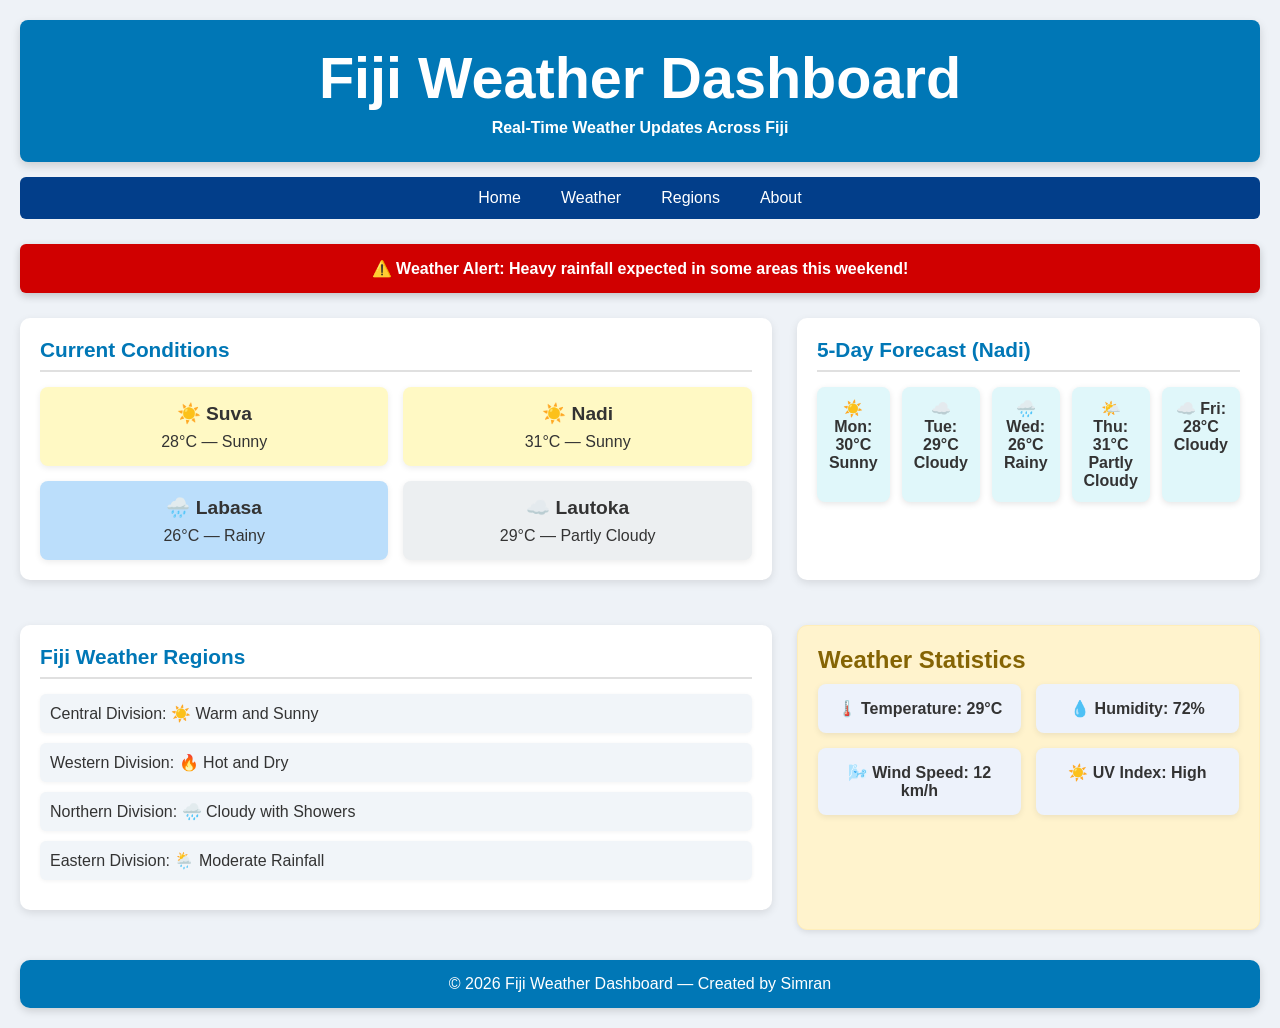
==== index copy.html @ 7860f9cb "r" ====
<!DOCTYPE html>
<html>
<head>
    <title>Fiji Weather Dashboard</title>
    <link rel="stylesheet" href="style.css">
</head>
<body>

    <header>
        <h1>Fiji Weather Dashboard</h1>
        <p>Real-Time Weather Updates Across Fiji</p>
    </header>

    <nav>
        <a href="#">Home</a>
        <a href="#">Weather</a>
        <a href="#">Regions</a>
        <a href="#">About</a>
    </nav>

    <div class="alert">
        ⚠️ Weather Alert: Heavy rainfall expected in some areas this weekend!
    </div>

    <main>
        <!-- Current Conditions -->
        <section>
            <h2>Current Conditions</h2>
            <div class="conditions">
                <article class="sunny">
                    <h3>☀️ Suva</h3>
                    <p>28°C — Sunny</p>
                </article>
                <article class="sunny">
                    <h3>☀️ Nadi</h3>
                    <p>31°C — Sunny</p>
                </article>
                <article class="rainy">
                    <h3>🌧️ Labasa</h3>
                    <p>26°C — Rainy</p>
                </article>
                <article class="cloudy">
                    <h3>☁️ Lautoka</h3>
                    <p>29°C — Partly Cloudy</p>
                </article>
            </div>
        </section>

        <!-- 5-Day Forecast -->
        <section>
            <h2>5-Day Forecast (Nadi)</h2>
            <div class="forecast">
                <div>☀️ Mon: 30°C Sunny</div>
                <div>☁️ Tue: 29°C Cloudy</div>
                <div>🌧️ Wed: 26°C Rainy</div>
                <div>🌤️ Thu: 31°C Partly Cloudy</div>
                <div>☁️ Fri: 28°C Cloudy</div>
            </div>
        </section>

        <!-- Regions -->
        <section>
            <h2>Fiji Weather Regions</h2>
            <ul>
                <li>Central Division: ☀️ Warm and Sunny</li>
                <li>Western Division: 🔥 Hot and Dry</li>
                <li>Northern Division: 🌧️ Cloudy with Showers</li>
                <li>Eastern Division: 🌦️ Moderate Rainfall</li>
            </ul>
        </section>

        <!-- Stats -->
        <aside>
            <h2>Weather Statistics</h2>
            <div class="stats">
                <div>🌡️ Temperature: 29°C</div>
                <div>💧 Humidity: 72%</div>
                <div>🌬️ Wind Speed: 12 km/h</div>
                <div>☀️ UV Index: High</div>
            </div>
        </aside>
    </main>

    <footer>
        <p>© 2026 Fiji Weather Dashboard — Created by Simran</p>
    </footer>

</body>
</html>
---- style.css ----
/* Reset */
* { margin: 0; padding: 0; box-sizing: border-box; }

body {
  font-family: "Segoe UI", Arial, sans-serif;
  background: #eef2f7;
  color: #333;
  padding: 20px;
}

/* Header */
header {
  background: #0077b6;
  color: #fff;
  padding: 25px;
  text-align: center;
  border-radius: 8px;
  font-size: 1.8rem;
  font-weight: 600;
  box-shadow: 0 4px 10px rgba(0,0,0,0.15);
}
header p { font-size: 1rem; margin-top: 8px; }

/* Navigation */
nav {
  display: flex;
  justify-content: center;
  background: #023e8a;
  padding: 12px;
  margin-top: 15px;
  border-radius: 6px;
}
nav a {
  color: #fff;
  text-decoration: none;
  margin: 0 20px;
  font-weight: 500;
  transition: color 0.3s ease;
}
nav a:hover { color: #ffd60a; }

/* Alert Banner */
.alert {
  background: #d00000;
  color: #fff;
  padding: 15px;
  margin: 25px 0;
  text-align: center;
  font-weight: bold;
  border-radius: 6px;
  box-shadow: 0 3px 8px rgba(0,0,0,0.2);
}

/* Main Layout */
main {
  display: grid;
  grid-template-columns: 2fr 1fr;
  gap: 25px;
  margin-top: 20px;
}

/* Section Styling */
section {
  background: #fff;
  padding: 20px;
  border-radius: 10px;
  box-shadow: 0 3px 8px rgba(0,0,0,0.1);
  margin-bottom: 20px;
}
section h2 {
  margin-bottom: 15px;
  color: #0077b6;
  font-size: 1.3rem;
  border-bottom: 2px solid #e0e0e0;
  padding-bottom: 8px;
}

/* Current Conditions Grid */
.conditions {
  display: grid;
  grid-template-columns: repeat(2, 1fr);
  gap: 15px;
}

/* Weather Cards */
article {
  border-radius: 8px;
  padding: 15px;
  text-align: center;
  font-weight: 500;
  box-shadow: 0 2px 6px rgba(0,0,0,0.08);
}
article h3 { font-size: 1.2rem; margin-bottom: 8px; }

/* Condition Colors */
.sunny { background: #fff9c4; }
.rainy { background: #bbdefb; }
.cloudy { background: #eceff1; }

/* Forecast Grid */
.forecast {
  display: grid;
  grid-template-columns: repeat(5, 1fr);
  gap: 12px;
}
.forecast div {
  background: #e0f7fa;
  padding: 12px;
  border-radius: 8px;
  text-align: center;
  font-weight: bold;
  box-shadow: 0 2px 6px rgba(0,0,0,0.1);
}

/* Regions */
ul { list-style: none; padding-left: 0; }
ul li {
  background: #f1f5f9;
  margin-bottom: 10px;
  padding: 10px;
  border-radius: 6px;
  box-shadow: 0 1px 4px rgba(0,0,0,0.05);
}

/* Stats Grid */
.stats {
  display: grid;
  grid-template-columns: repeat(2, 1fr);
  gap: 15px;
}
.stats div {
  background: #edf2fb;
  padding: 15px;
  border-radius: 8px;
  text-align: center;
  font-weight: 600;
  box-shadow: 0 2px 6px rgba(0,0,0,0.08);
}

/* Aside */
aside {
  background: #fff3cd;
  padding: 20px;
  border-radius: 10px;
  border: 1px solid #ffeeba;
  box-shadow: 0 2px 6px rgba(0,0,0,0.1);
}
aside h2 { margin-bottom: 10px; color: #856404; }

/* Footer */
footer {
  margin-top: 30px;
  text-align: center;
  padding: 15px;
  background: #0077b6;
  color: #fff;
  border-radius: 10px;
  font-weight: 500;
  box-shadow: 0 3px 8px rgba(0,0,0,0.15);
}

/* Responsive Design */
@media (max-width: 768px) {
  main { grid-template-columns: 1fr; }
  nav { flex-direction: column; }
  nav a { margin: 8px 0; }
  .forecast { grid-template-columns: repeat(2, 1fr); }
  .conditions { grid-template-columns: 1fr; }
}
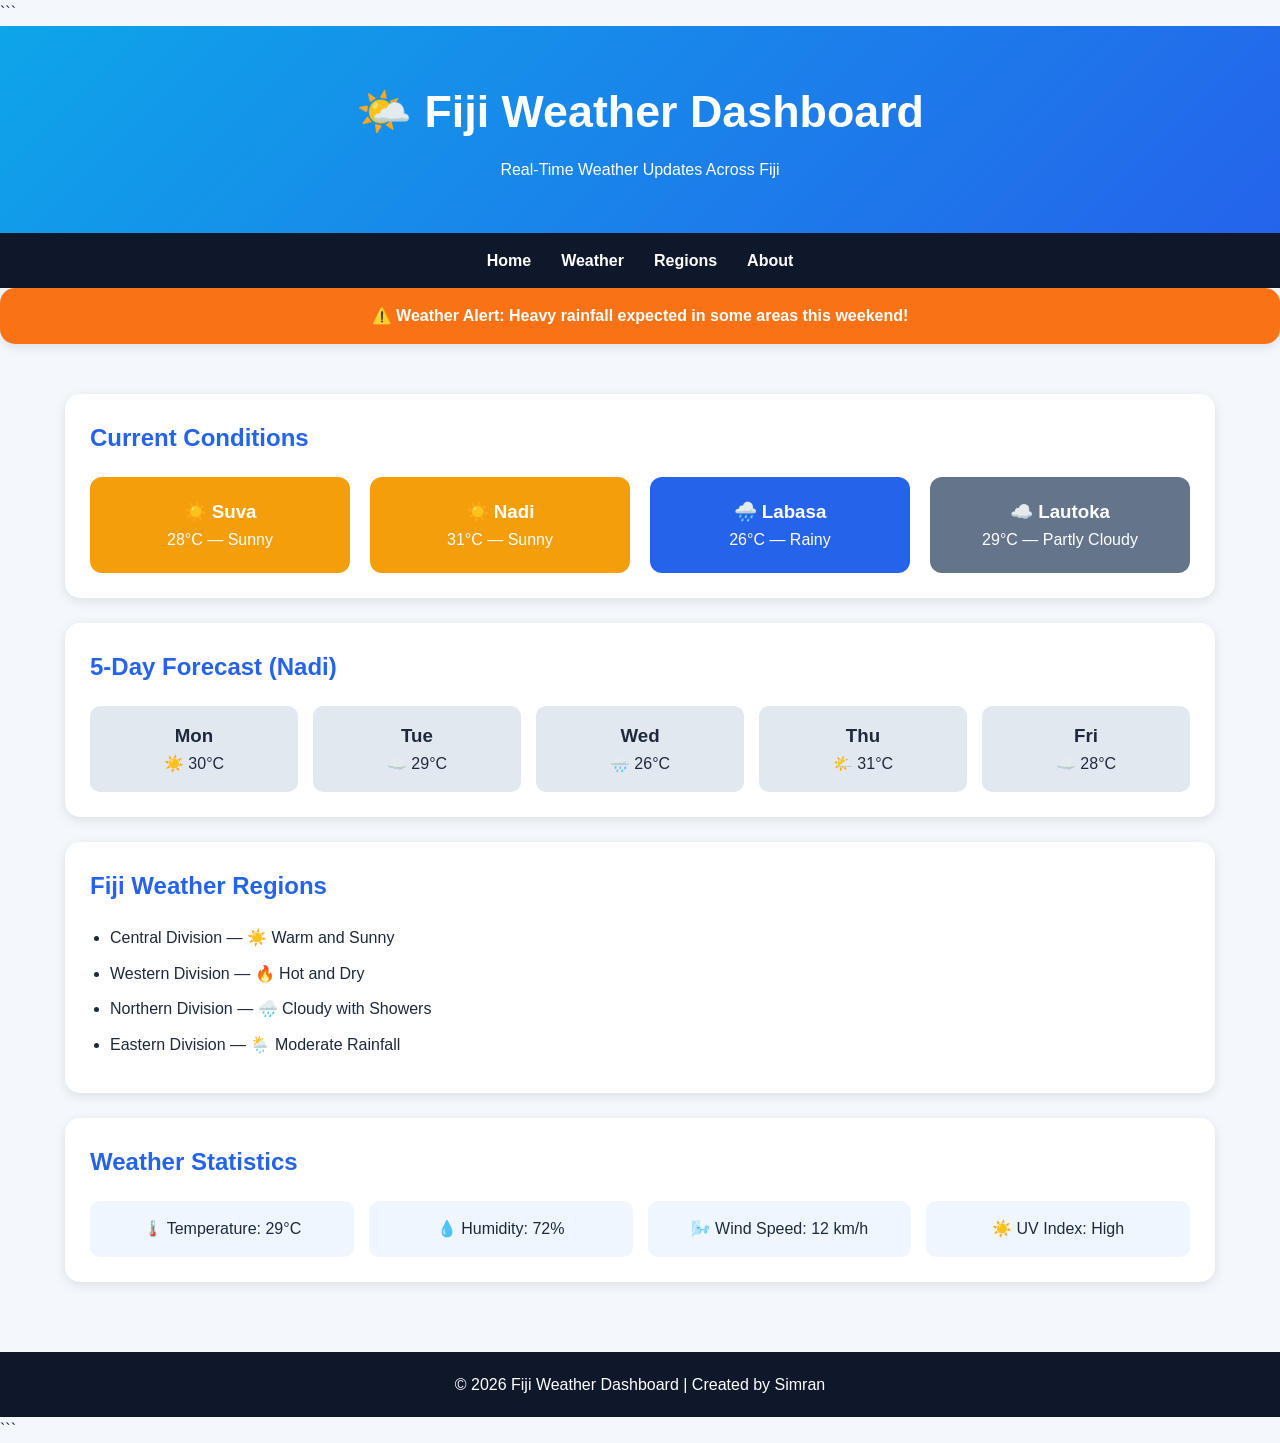
==== commit 859f67a2: "j" ====
--- a/index copy.html
+++ b/index copy.html
@@ -1,89 +1,122 @@
 <!DOCTYPE html>
-<html>
+
+<html lang="en">
 <head>
+    <meta charset="UTF-8">
+    <meta name="viewport" content="width=device-width, initial-scale=1.0">
     <title>Fiji Weather Dashboard</title>
     <link rel="stylesheet" href="style.css">
 </head>
 <body>
 
-    <header>
-        <h1>Fiji Weather Dashboard</h1>
-        <p>Real-Time Weather Updates Across Fiji</p>
-    </header>
+```
+<header>
+    <h1>🌤️ Fiji Weather Dashboard</h1>
+    <p>Real-Time Weather Updates Across Fiji</p>
+</header>
 
-    <nav>
-        <a href="#">Home</a>
-        <a href="#">Weather</a>
-        <a href="#">Regions</a>
-        <a href="#">About</a>
-    </nav>
+<nav>
+    <a href="#">Home</a>
+    <a href="#">Weather</a>
+    <a href="#">Regions</a>
+    <a href="#">About</a>
+</nav>
 
-    <div class="alert">
-        ⚠️ Weather Alert: Heavy rainfall expected in some areas this weekend!
-    </div>
+<section class="alert">
+    ⚠️ Weather Alert: Heavy rainfall expected in some areas this weekend!
+</section>
 
-    <main>
-        <!-- Current Conditions -->
-        <section>
-            <h2>Current Conditions</h2>
-            <div class="conditions">
-                <article class="sunny">
-                    <h3>☀️ Suva</h3>
-                    <p>28°C — Sunny</p>
-                </article>
-                <article class="sunny">
-                    <h3>☀️ Nadi</h3>
-                    <p>31°C — Sunny</p>
-                </article>
-                <article class="rainy">
-                    <h3>🌧️ Labasa</h3>
-                    <p>26°C — Rainy</p>
-                </article>
-                <article class="cloudy">
-                    <h3>☁️ Lautoka</h3>
-                    <p>29°C — Partly Cloudy</p>
-                </article>
-            </div>
-        </section>
+<main>
 
-        <!-- 5-Day Forecast -->
-        <section>
-            <h2>5-Day Forecast (Nadi)</h2>
-            <div class="forecast">
-                <div>☀️ Mon: 30°C Sunny</div>
-                <div>☁️ Tue: 29°C Cloudy</div>
-                <div>🌧️ Wed: 26°C Rainy</div>
-                <div>🌤️ Thu: 31°C Partly Cloudy</div>
-                <div>☁️ Fri: 28°C Cloudy</div>
-            </div>
-        </section>
+    <section>
+        <h2>Current Conditions</h2>
 
-        <!-- Regions -->
-        <section>
-            <h2>Fiji Weather Regions</h2>
-            <ul>
-                <li>Central Division: ☀️ Warm and Sunny</li>
-                <li>Western Division: 🔥 Hot and Dry</li>
-                <li>Northern Division: 🌧️ Cloudy with Showers</li>
-                <li>Eastern Division: 🌦️ Moderate Rainfall</li>
-            </ul>
-        </section>
+        <div class="conditions">
 
-        <!-- Stats -->
-        <aside>
-            <h2>Weather Statistics</h2>
-            <div class="stats">
-                <div>🌡️ Temperature: 29°C</div>
-                <div>💧 Humidity: 72%</div>
-                <div>🌬️ Wind Speed: 12 km/h</div>
-                <div>☀️ UV Index: High</div>
-            </div>
-        </aside>
-    </main>
+            <article class="weather-card sunny">
+                <h3>☀️ Suva</h3>
+                <p>28°C — Sunny</p>
+            </article>
 
-    <footer>
-        <p>© 2026 Fiji Weather Dashboard — Created by Simran</p>
-    </footer>
+            <article class="weather-card sunny">
+                <h3>☀️ Nadi</h3>
+                <p>31°C — Sunny</p>
+            </article>
+
+            <article class="weather-card rainy">
+                <h3>🌧️ Labasa</h3>
+                <p>26°C — Rainy</p>
+            </article>
+
+            <article class="weather-card cloudy">
+                <h3>☁️ Lautoka</h3>
+                <p>29°C — Partly Cloudy</p>
+            </article>
+
+        </div>
+    </section>
+
+    <section>
+        <h2>5-Day Forecast (Nadi)</h2>
+
+        <div class="forecast">
+
+            <article class="forecast-card">
+                <h3>Mon</h3>
+                <p>☀️ 30°C</p>
+            </article>
+
+            <article class="forecast-card">
+                <h3>Tue</h3>
+                <p>☁️ 29°C</p>
+            </article>
+
+            <article class="forecast-card">
+                <h3>Wed</h3>
+                <p>🌧️ 26°C</p>
+            </article>
+
+            <article class="forecast-card">
+                <h3>Thu</h3>
+                <p>🌤️ 31°C</p>
+            </article>
+
+            <article class="forecast-card">
+                <h3>Fri</h3>
+                <p>☁️ 28°C</p>
+            </article>
+
+        </div>
+    </section>
+
+    <section>
+        <h2>Fiji Weather Regions</h2>
+
+        <ul>
+            <li>Central Division — ☀️ Warm and Sunny</li>
+            <li>Western Division — 🔥 Hot and Dry</li>
+            <li>Northern Division — 🌧️ Cloudy with Showers</li>
+            <li>Eastern Division — 🌦️ Moderate Rainfall</li>
+        </ul>
+    </section>
+
+    <aside>
+        <h2>Weather Statistics</h2>
+
+        <div class="stats">
+            <div>🌡️ Temperature: 29°C</div>
+            <div>💧 Humidity: 72%</div>
+            <div>🌬️ Wind Speed: 12 km/h</div>
+            <div>☀️ UV Index: High</div>
+        </div>
+    </aside>
+
+</main>
+
+<footer>
+    <p>© 2026 Fiji Weather Dashboard | Created by Simran</p>
+</footer>
+```
 
 </body>
 </html>
--- a/style.css
+++ b/style.css
@@ -1,169 +1,205 @@
-/* Reset */
-* { margin: 0; padding: 0; box-sizing: border-box; }
+* {
+  margin: 0;
+  padding: 0;
+  box-sizing: border-box;
+  }
 
 body {
-  font-family: "Segoe UI", Arial, sans-serif;
-  background: #eef2f7;
-  color: #333;
-  padding: 20px;
+font-family: Arial, sans-serif;
+background: #f4f8fc;
+color: #1e293b;
+line-height: 1.6;
 }
 
 /* Header */
+
 header {
-  background: #0077b6;
-  color: #fff;
-  padding: 25px;
-  text-align: center;
-  border-radius: 8px;
-  font-size: 1.8rem;
-  font-weight: 600;
-  box-shadow: 0 4px 10px rgba(0,0,0,0.15);
-}
-header p { font-size: 1rem; margin-top: 8px; }
+background: linear-gradient(135deg, #0ea5e9, #2563eb);
+color: white;
+text-align: center;
+padding: 50px 20px;
+}
+
+header h1 {
+font-size: 2.8rem;
+margin-bottom: 10px;
+}
 
 /* Navigation */
+
 nav {
-  display: flex;
-  justify-content: center;
-  background: #023e8a;
-  padding: 12px;
-  margin-top: 15px;
-  border-radius: 6px;
-}
+display: flex;
+justify-content: center;
+gap: 30px;
+flex-wrap: wrap;
+background: #0f172a;
+padding: 15px;
+}
+
 nav a {
-  color: #fff;
-  text-decoration: none;
-  margin: 0 20px;
-  font-weight: 500;
-  transition: color 0.3s ease;
-}
-nav a:hover { color: #ffd60a; }
-
-/* Alert Banner */
+color: white;
+text-decoration: none;
+font-weight: bold;
+}
+
+nav a:hover {
+color: #38bdf8;
+}
+
+/* Alert */
+
 .alert {
-  background: #d00000;
-  color: #fff;
-  padding: 15px;
-  margin: 25px 0;
-  text-align: center;
-  font-weight: bold;
-  border-radius: 6px;
-  box-shadow: 0 3px 8px rgba(0,0,0,0.2);
-}
-
-/* Main Layout */
+background: #f97316;
+color: white;
+text-align: center;
+padding: 15px;
+font-weight: bold;
+}
+
+/* Main */
+
 main {
-  display: grid;
-  grid-template-columns: 2fr 1fr;
-  gap: 25px;
-  margin-top: 20px;
-}
-
-/* Section Styling */
-section {
-  background: #fff;
-  padding: 20px;
-  border-radius: 10px;
-  box-shadow: 0 3px 8px rgba(0,0,0,0.1);
-  margin-bottom: 20px;
-}
-section h2 {
-  margin-bottom: 15px;
-  color: #0077b6;
-  font-size: 1.3rem;
-  border-bottom: 2px solid #e0e0e0;
-  padding-bottom: 8px;
+max-width: 1200px;
+margin: auto;
+padding: 25px;
+}
+
+/* Sections */
+
+section,
+aside {
+background: white;
+padding: 25px;
+border-radius: 15px;
+margin-bottom: 25px;
+box-shadow: 0 3px 12px rgba(0,0,0,0.1);
+}
+
+h2 {
+margin-bottom: 20px;
+color: #2563eb;
 }
 
 /* Current Conditions Grid */
+
 .conditions {
-  display: grid;
-  grid-template-columns: repeat(2, 1fr);
-  gap: 15px;
-}
-
-/* Weather Cards */
-article {
-  border-radius: 8px;
-  padding: 15px;
-  text-align: center;
-  font-weight: 500;
-  box-shadow: 0 2px 6px rgba(0,0,0,0.08);
-}
-article h3 { font-size: 1.2rem; margin-bottom: 8px; }
-
-/* Condition Colors */
-.sunny { background: #fff9c4; }
-.rainy { background: #bbdefb; }
-.cloudy { background: #eceff1; }
+display: grid;
+grid-template-columns: repeat(4, 1fr);
+gap: 20px;
+}
+
+.weather-card {
+text-align: center;
+padding: 20px;
+border-radius: 12px;
+color: white;
+}
+
+.sunny {
+background: #f59e0b;
+}
+
+.rainy {
+background: #2563eb;
+}
+
+.cloudy {
+background: #64748b;
+}
 
 /* Forecast Grid */
+
 .forecast {
-  display: grid;
-  grid-template-columns: repeat(5, 1fr);
-  gap: 12px;
-}
-.forecast div {
-  background: #e0f7fa;
-  padding: 12px;
-  border-radius: 8px;
-  text-align: center;
-  font-weight: bold;
-  box-shadow: 0 2px 6px rgba(0,0,0,0.1);
-}
-
-/* Regions */
-ul { list-style: none; padding-left: 0; }
-ul li {
-  background: #f1f5f9;
-  margin-bottom: 10px;
-  padding: 10px;
-  border-radius: 6px;
-  box-shadow: 0 1px 4px rgba(0,0,0,0.05);
-}
-
-/* Stats Grid */
+display: grid;
+grid-template-columns: repeat(5, 1fr);
+gap: 15px;
+}
+
+.forecast-card {
+background: #e2e8f0;
+text-align: center;
+padding: 15px;
+border-radius: 10px;
+}
+
+/* Stats */
+
 .stats {
-  display: grid;
-  grid-template-columns: repeat(2, 1fr);
-  gap: 15px;
-}
+display: flex;
+justify-content: space-between;
+flex-wrap: wrap;
+gap: 15px;
+}
+
 .stats div {
-  background: #edf2fb;
-  padding: 15px;
-  border-radius: 8px;
-  text-align: center;
-  font-weight: 600;
-  box-shadow: 0 2px 6px rgba(0,0,0,0.08);
-}
-
-/* Aside */
-aside {
-  background: #fff3cd;
-  padding: 20px;
-  border-radius: 10px;
-  border: 1px solid #ffeeba;
-  box-shadow: 0 2px 6px rgba(0,0,0,0.1);
-}
-aside h2 { margin-bottom: 10px; color: #856404; }
+flex: 1;
+min-width: 200px;
+background: #eff6ff;
+padding: 15px;
+border-radius: 10px;
+text-align: center;
+}
+
+/* Regions List */
+
+ul {
+padding-left: 20px;
+}
+
+li {
+margin-bottom: 10px;
+}
 
 /* Footer */
+
 footer {
-  margin-top: 30px;
-  text-align: center;
-  padding: 15px;
-  background: #0077b6;
-  color: #fff;
-  border-radius: 10px;
-  font-weight: 500;
-  box-shadow: 0 3px 8px rgba(0,0,0,0.15);
-}
-
-/* Responsive Design */
-@media (max-width: 768px) {
-  main { grid-template-columns: 1fr; }
-  nav { flex-direction: column; }
-  nav a { margin: 8px 0; }
-  .forecast { grid-template-columns: repeat(2, 1fr); }
-  .conditions { grid-template-columns: 1fr; }
-}
+text-align: center;
+background: #0f172a;
+color: white;
+padding: 20px;
+margin-top: 20px;
+}
+
+/* Tablet */
+
+@media (max-width: 900px) {
+
+```
+.conditions {
+    grid-template-columns: repeat(2, 1fr);
+}
+
+.forecast {
+    grid-template-columns: repeat(3, 1fr);
+}
+```
+
+}
+
+/* Mobile */
+
+@media (max-width: 600px) {
+
+```
+header h1 {
+    font-size: 2rem;
+}
+
+.conditions {
+    grid-template-columns: 1fr;
+}
+
+.forecast {
+    grid-template-columns: repeat(2, 1fr);
+}
+
+nav {
+    gap: 15px;
+}
+
+.stats {
+    flex-direction: column;
+}
+```
+
+}
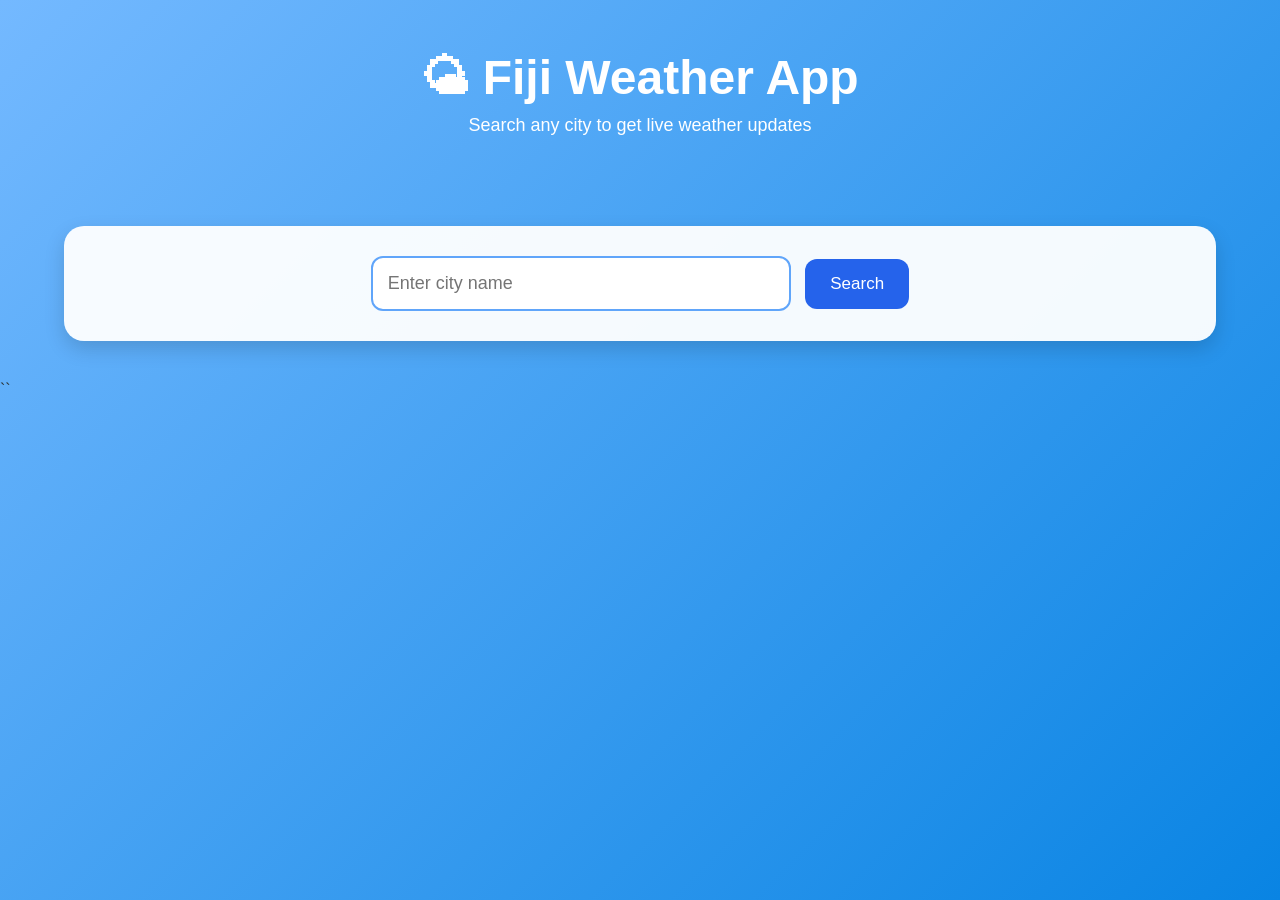
==== commit 5daafc1c: "l" ====
--- a/index copy.html
+++ b/index copy.html
@@ -1,122 +1,50 @@
 <!DOCTYPE html>
+<html lang="en">
 
-<html lang="en">
 <head>
-    <meta charset="UTF-8">
-    <meta name="viewport" content="width=device-width, initial-scale=1.0">
-    <title>Fiji Weather Dashboard</title>
-    <link rel="stylesheet" href="style.css">
+  <meta charset="UTF-8">
+  <meta name="viewport" content="width=device-width, initial-scale=1.0">
+  <title>Fiji Weather App</title>
+  <link rel="stylesheet" href="style.css">
 </head>
+
 <body>
 
-```
-<header>
-    <h1>🌤️ Fiji Weather Dashboard</h1>
-    <p>Real-Time Weather Updates Across Fiji</p>
-</header>
+  <header>
+    <h1>🌤 Fiji Weather App</h1>
+    <p>Search any city to get live weather updates</p>
+  </header>
 
-<nav>
-    <a href="#">Home</a>
-    <a href="#">Weather</a>
-    <a href="#">Regions</a>
-    <a href="#">About</a>
-</nav>
+  <main>
 
-<section class="alert">
-    ⚠️ Weather Alert: Heavy rainfall expected in some areas this weekend!
-</section>
-
-<main>
-
-    <section>
-        <h2>Current Conditions</h2>
-
-        <div class="conditions">
-
-            <article class="weather-card sunny">
-                <h3>☀️ Suva</h3>
-                <p>28°C — Sunny</p>
-            </article>
-
-            <article class="weather-card sunny">
-                <h3>☀️ Nadi</h3>
-                <p>31°C — Sunny</p>
-            </article>
-
-            <article class="weather-card rainy">
-                <h3>🌧️ Labasa</h3>
-                <p>26°C — Rainy</p>
-            </article>
-
-            <article class="weather-card cloudy">
-                <h3>☁️ Lautoka</h3>
-                <p>29°C — Partly Cloudy</p>
-            </article>
-
-        </div>
+    <!-- SEARCH -->
+    <section class="search-section">
+      <input id="cityInput" type="text" placeholder="Enter city name">
+      <button id="searchBtn">Search</button>
     </section>
 
-    <section>
-        <h2>5-Day Forecast (Nadi)</h2>
+    <!-- LOADING -->
+    <div class="loading hidden">⏳ Loading...</div>
 
-        <div class="forecast">
+    <!-- ERROR -->
+    <div class="error hidden"></div>
 
-            <article class="forecast-card">
-                <h3>Mon</h3>
-                <p>☀️ 30°C</p>
-            </article>
+    <!-- WEATHER CARD -->
+    <section class="weather-card hidden">
+      <h2 id="cityName">City</h2>
 
-            <article class="forecast-card">
-                <h3>Tue</h3>
-                <p>☁️ 29°C</p>
-            </article>
+      <img id="weatherIcon" src="" alt="weather icon">
 
-            <article class="forecast-card">
-                <h3>Wed</h3>
-                <p>🌧️ 26°C</p>
-            </article>
+      <h3 id="temp">0°C</h3>
 
-            <article class="forecast-card">
-                <h3>Thu</h3>
-                <p>🌤️ 31°C</p>
-            </article>
-
-            <article class="forecast-card">
-                <h3>Fri</h3>
-                <p>☁️ 28°C</p>
-            </article>
-
-        </div>
+      <p id="description">Weather description</p>
     </section>
 
-    <section>
-        <h2>Fiji Weather Regions</h2>
+  </main>
 
-        <ul>
-            <li>Central Division — ☀️ Warm and Sunny</li>
-            <li>Western Division — 🔥 Hot and Dry</li>
-            <li>Northern Division — 🌧️ Cloudy with Showers</li>
-            <li>Eastern Division — 🌦️ Moderate Rainfall</li>
-        </ul>
-    </section>
-
-    <aside>
-        <h2>Weather Statistics</h2>
-
-        <div class="stats">
-            <div>🌡️ Temperature: 29°C</div>
-            <div>💧 Humidity: 72%</div>
-            <div>🌬️ Wind Speed: 12 km/h</div>
-            <div>☀️ UV Index: High</div>
-        </div>
-    </aside>
-
-</main>
-
-<footer>
-    <p>© 2026 Fiji Weather Dashboard | Created by Simran</p>
-</footer>
-```
+  <script src="script.js"></script>
 
 </body>
+
 </html>
+``
--- a/style.css
+++ b/style.css
@@ -1,205 +1,341 @@
-* {
-  margin: 0;
-  padding: 0;
-  box-sizing: border-box;
-  }
-
-body {
-font-family: Arial, sans-serif;
-background: #f4f8fc;
-color: #1e293b;
-line-height: 1.6;
-}
-
-/* Header */
-
-header {
-background: linear-gradient(135deg, #0ea5e9, #2563eb);
-color: white;
-text-align: center;
-padding: 50px 20px;
-}
-
-header h1 {
-font-size: 2.8rem;
-margin-bottom: 10px;
-}
-
-/* Navigation */
-
-nav {
-display: flex;
-justify-content: center;
-gap: 30px;
-flex-wrap: wrap;
-background: #0f172a;
-padding: 15px;
-}
-
-nav a {
-color: white;
-text-decoration: none;
-font-weight: bold;
-}
-
-nav a:hover {
-color: #38bdf8;
-}
-
-/* Alert */
-
-.alert {
-background: #f97316;
-color: white;
-text-align: center;
-padding: 15px;
-font-weight: bold;
-}
-
-/* Main */
-
-main {
-max-width: 1200px;
-margin: auto;
-padding: 25px;
-}
-
-/* Sections */
-
-section,
-aside {
-background: white;
-padding: 25px;
-border-radius: 15px;
-margin-bottom: 25px;
-box-shadow: 0 3px 12px rgba(0,0,0,0.1);
-}
-
-h2 {
-margin-bottom: 20px;
-color: #2563eb;
-}
-
-/* Current Conditions Grid */
-
-.conditions {
-display: grid;
-grid-template-columns: repeat(4, 1fr);
-gap: 20px;
-}
-
-.weather-card {
-text-align: center;
-padding: 20px;
-border-radius: 12px;
-color: white;
-}
-
-.sunny {
-background: #f59e0b;
-}
-
-.rainy {
-background: #2563eb;
-}
-
-.cloudy {
-background: #64748b;
-}
-
-/* Forecast Grid */
-
-.forecast {
-display: grid;
-grid-template-columns: repeat(5, 1fr);
-gap: 15px;
-}
-
-.forecast-card {
-background: #e2e8f0;
-text-align: center;
-padding: 15px;
-border-radius: 10px;
-}
-
-/* Stats */
-
-.stats {
-display: flex;
-justify-content: space-between;
-flex-wrap: wrap;
-gap: 15px;
-}
-
-.stats div {
-flex: 1;
-min-width: 200px;
-background: #eff6ff;
-padding: 15px;
-border-radius: 10px;
-text-align: center;
-}
-
-/* Regions List */
-
-ul {
-padding-left: 20px;
-}
-
-li {
-margin-bottom: 10px;
-}
-
-/* Footer */
-
-footer {
-text-align: center;
-background: #0f172a;
-color: white;
-padding: 20px;
-margin-top: 20px;
-}
-
-/* Tablet */
-
-@media (max-width: 900px) {
-
-```
-.conditions {
-    grid-template-columns: repeat(2, 1fr);
-}
-
-.forecast {
-    grid-template-columns: repeat(3, 1fr);
-}
-```
-
-}
-
-/* Mobile */
-
-@media (max-width: 600px) {
-
-```
-header h1 {
-    font-size: 2rem;
-}
-
-.conditions {
-    grid-template-columns: 1fr;
-}
-
-.forecast {
-    grid-template-columns: repeat(2, 1fr);
-}
-
-nav {
-    gap: 15px;
-}
-
-.stats {
-    flex-direction: column;
-}
-```
-
-}
+/* =========================
+   GLOBAL STYLES
+========================= */
+
+*{
+    margin:0;
+    padding:0;
+    box-sizing:border-box;
+}
+
+html{
+    scroll-behavior:smooth;
+}
+
+body{
+    font-family:Arial, Helvetica, sans-serif;
+    background:linear-gradient(135deg,#74b9ff,#0984e3);
+    min-height:100vh;
+    color:#2d3436;
+}
+
+/* =========================
+   HEADER
+========================= */
+
+header{
+    text-align:center;
+    color:white;
+    padding:50px 20px;
+}
+
+header h1{
+    font-size:3rem;
+    margin-bottom:10px;
+}
+
+header p{
+    font-size:18px;
+}
+
+/* =========================
+   NAVIGATION
+========================= */
+
+nav{
+    display:flex;
+    justify-content:center;
+    gap:35px;
+    flex-wrap:wrap;
+    background:#0f172a;
+    padding:18px;
+}
+
+nav a{
+    color:white;
+    text-decoration:none;
+    font-weight:bold;
+    transition:.3s;
+}
+
+nav a:hover{
+    color:#38bdf8;
+}
+
+/* =========================
+   ALERT
+========================= */
+
+.alert{
+    background:#ef4444;
+    color:white;
+    text-align:center;
+    padding:15px;
+    font-weight:bold;
+}
+
+/* =========================
+   MAIN CONTAINER
+========================= */
+
+main{
+    width:90%;
+    max-width:1200px;
+    margin:40px auto;
+}
+
+/* =========================
+   COMMON SECTION STYLE
+========================= */
+
+section{
+    background:rgba(255,255,255,.95);
+    border-radius:20px;
+    padding:30px;
+    margin-bottom:30px;
+    box-shadow:0 8px 20px rgba(0,0,0,.15);
+}
+
+h2{
+    color:#2563eb;
+    margin-bottom:20px;
+}
+
+/* =========================
+   SEARCH SECTION
+========================= */
+
+.search-section{
+    text-align:center;
+}
+
+.search-section input{
+    width:70%;
+    max-width:420px;
+    padding:15px;
+    border-radius:12px;
+    border:2px solid #60a5fa;
+    font-size:18px;
+    outline:none;
+}
+
+.search-section input:focus{
+    border-color:#2563eb;
+}
+
+.search-section button{
+    padding:15px 25px;
+    margin-left:10px;
+    border:none;
+    border-radius:12px;
+    background:#2563eb;
+    color:white;
+    font-size:17px;
+    cursor:pointer;
+    transition:.3s;
+}
+
+.search-section button:hover{
+    background:#1d4ed8;
+    transform:translateY(-3px);
+}
+
+/* =========================
+   WEATHER CARD
+========================= */
+
+.weather-card{
+    text-align:center;
+    background:linear-gradient(135deg,#38bdf8,#2563eb);
+    color:white;
+    border-radius:20px;
+    padding:40px;
+}
+
+.weather-card h2{
+    color:white;
+    font-size:35px;
+}
+
+.weather-card img{
+    width:120px;
+    margin:20px 0;
+}
+
+.weather-card h3{
+    font-size:45px;
+    margin-bottom:15px;
+}
+
+.weather-card p{
+    font-size:20px;
+}
+
+/* =========================
+   WEATHER INFO BOXES
+========================= */
+
+.weather-info{
+    display:flex;
+    justify-content:center;
+    gap:25px;
+    margin-top:35px;
+    flex-wrap:wrap;
+}
+
+.weather-info article{
+    background:rgba(255,255,255,.2);
+    padding:20px;
+    border-radius:15px;
+    min-width:180px;
+}
+
+.weather-info h3{
+    font-size:28px;
+    margin-top:10px;
+}
+
+/* =========================
+   LOADING
+========================= */
+
+.loading{
+    text-align:center;
+    font-size:24px;
+    color:#2563eb;
+    font-weight:bold;
+}
+
+/* =========================
+   ERROR
+========================= */
+
+.error{
+    background:#dc2626;
+    color:white;
+    text-align:center;
+    font-size:18px;
+    font-weight:bold;
+    padding:15px;
+    border-radius:10px;
+}
+
+/* =========================
+   HIDDEN
+========================= */
+
+.hidden{
+    display:none;
+}
+
+/* =========================
+   WEATHER TIPS
+========================= */
+
+.tips ul{
+    list-style:none;
+    padding:0;
+}
+
+.tips li{
+    background:#f1f5f9;
+    margin-bottom:12px;
+    padding:15px;
+    border-radius:12px;
+    font-size:16px;
+    transition:.3s;
+}
+
+.tips li:hover{
+    background:#e2e8f0;
+    transform:translateX(5px);
+}
+
+/* =========================
+   FOOTER
+========================= */
+
+footer{
+    text-align:center;
+    padding:25px;
+    color:white;
+    margin-top:40px;
+    font-size:14px;
+    opacity:0.9;
+}
+
+/* =========================
+   ANIMATIONS
+========================= */
+
+@keyframes fadeIn{
+    from{
+        opacity:0;
+        transform:translateY(20px);
+    }
+    to{
+        opacity:1;
+        transform:translateY(0);
+    }
+}
+
+section, .weather-card{
+    animation:fadeIn 0.6s ease-in-out;
+}
+
+/* =========================
+   MOBILE RESPONSIVE
+========================= */
+
+@media (max-width:768px){
+
+    header h1{
+        font-size:2.2rem;
+    }
+
+    .search-section input{
+        width:90%;
+        margin-bottom:12px;
+    }
+
+    .search-section button{
+        width:90%;
+        margin-left:0;
+    }
+
+    .weather-card h2{
+        font-size:28px;
+    }
+
+    .weather-card h3{
+        font-size:34px;
+    }
+
+    .weather-info{
+        flex-direction:column;
+        align-items:center;
+    }
+}
+
+/* =========================
+   SMALL MOBILE
+========================= */
+
+@media (max-width:480px){
+
+    nav{
+        flex-direction:column;
+        gap:10px;
+    }
+
+    .weather-card{
+        padding:25px;
+    }
+
+    .weather-info article{
+        width:100%;
+    }
+    .hidden {
+    display: none;
+}
+}
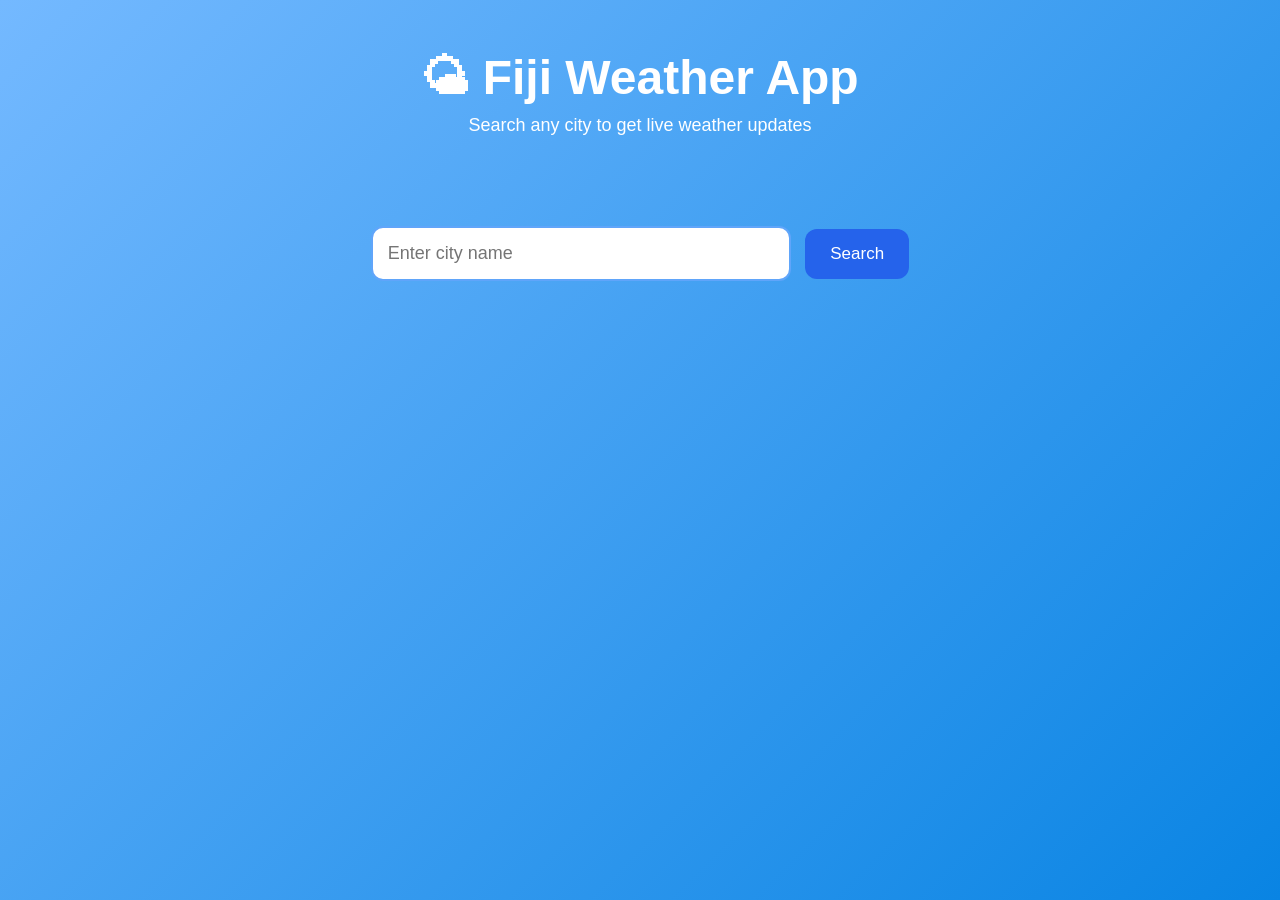
==== commit 420e0259: "y" ====
--- a/index copy.html
+++ b/index copy.html
@@ -31,13 +31,18 @@
 
     <!-- WEATHER CARD -->
     <section class="weather-card hidden">
+
       <h2 id="cityName">City</h2>
 
-      <img id="weatherIcon" src="" alt="weather icon">
+      <img id="weatherIcon" src="" alt="Weather icon">
 
       <h3 id="temp">0°C</h3>
 
       <p id="description">Weather description</p>
+
+      <!-- ✅ NEW: humidity (optional but good) -->
+      <p id="humidity">💧 --%</p>
+
     </section>
 
   </main>
@@ -46,5 +51,4 @@
 
 </body>
 
-</html>
-``+</html>
--- a/style.css
+++ b/style.css
@@ -1,341 +1,193 @@
 /* =========================
    GLOBAL STYLES
 ========================= */
-
-*{
-    margin:0;
-    padding:0;
-    box-sizing:border-box;
+* {
+    margin: 0;
+    padding: 0;
+    box-sizing: border-box;
 }
 
-html{
-    scroll-behavior:smooth;
+html {
+    scroll-behavior: smooth;
 }
 
-body{
-    font-family:Arial, Helvetica, sans-serif;
-    background:linear-gradient(135deg,#74b9ff,#0984e3);
-    min-height:100vh;
-    color:#2d3436;
+body {
+    font-family: Arial, Helvetica, sans-serif;
+    background: linear-gradient(135deg, #74b9ff, #0984e3);
+    min-height: 100vh;
+    color: #2d3436;
 }
 
 /* =========================
    HEADER
 ========================= */
-
-header{
-    text-align:center;
-    color:white;
-    padding:50px 20px;
+header {
+    text-align: center;
+    color: white;
+    padding: 50px 20px;
 }
 
-header h1{
-    font-size:3rem;
-    margin-bottom:10px;
+header h1 {
+    font-size: 3rem;
+    margin-bottom: 10px;
 }
 
-header p{
-    font-size:18px;
-}
-
-/* =========================
-   NAVIGATION
-========================= */
-
-nav{
-    display:flex;
-    justify-content:center;
-    gap:35px;
-    flex-wrap:wrap;
-    background:#0f172a;
-    padding:18px;
-}
-
-nav a{
-    color:white;
-    text-decoration:none;
-    font-weight:bold;
-    transition:.3s;
-}
-
-nav a:hover{
-    color:#38bdf8;
-}
-
-/* =========================
-   ALERT
-========================= */
-
-.alert{
-    background:#ef4444;
-    color:white;
-    text-align:center;
-    padding:15px;
-    font-weight:bold;
+header p {
+    font-size: 18px;
 }
 
 /* =========================
    MAIN CONTAINER
 ========================= */
-
-main{
-    width:90%;
-    max-width:1200px;
-    margin:40px auto;
-}
-
-/* =========================
-   COMMON SECTION STYLE
-========================= */
-
-section{
-    background:rgba(255,255,255,.95);
-    border-radius:20px;
-    padding:30px;
-    margin-bottom:30px;
-    box-shadow:0 8px 20px rgba(0,0,0,.15);
-}
-
-h2{
-    color:#2563eb;
-    margin-bottom:20px;
+main {
+    width: 90%;
+    max-width: 800px;
+    margin: 40px auto;
 }
 
 /* =========================
    SEARCH SECTION
 ========================= */
-
-.search-section{
-    text-align:center;
+.search-section {
+    text-align: center;
+    margin-bottom: 25px;
 }
 
-.search-section input{
-    width:70%;
-    max-width:420px;
-    padding:15px;
-    border-radius:12px;
-    border:2px solid #60a5fa;
-    font-size:18px;
-    outline:none;
+.search-section input {
+    width: 70%;
+    max-width: 420px;
+    padding: 15px;
+    border-radius: 12px;
+    border: 2px solid #60a5fa;
+    font-size: 18px;
+    outline: none;
 }
 
-.search-section input:focus{
-    border-color:#2563eb;
+.search-section input:focus {
+    border-color: #2563eb;
 }
 
-.search-section button{
-    padding:15px 25px;
-    margin-left:10px;
-    border:none;
-    border-radius:12px;
-    background:#2563eb;
-    color:white;
-    font-size:17px;
-    cursor:pointer;
-    transition:.3s;
+.search-section button {
+    padding: 15px 25px;
+    margin-left: 10px;
+    border: none;
+    border-radius: 12px;
+    background: #2563eb;
+    color: white;
+    font-size: 17px;
+    cursor: pointer;
+    transition: 0.3s;
 }
 
-.search-section button:hover{
-    background:#1d4ed8;
-    transform:translateY(-3px);
+.search-section button:hover {
+    background: #1d4ed8;
+    transform: translateY(-2px);
 }
 
 /* =========================
    WEATHER CARD
 ========================= */
-
-.weather-card{
-    text-align:center;
-    background:linear-gradient(135deg,#38bdf8,#2563eb);
-    color:white;
-    border-radius:20px;
-    padding:40px;
+.weather-card {
+    text-align: center;
+    background: linear-gradient(135deg, #38bdf8, #2563eb);
+    color: white;
+    border-radius: 20px;
+    padding: 40px;
 }
 
-.weather-card h2{
-    color:white;
-    font-size:35px;
+.weather-card h2 {
+    font-size: 32px;
+    margin-bottom: 10px;
 }
 
-.weather-card img{
-    width:120px;
-    margin:20px 0;
+.weather-card img {
+    width: 100px;
+    margin: 20px 0;
 }
 
-.weather-card h3{
-    font-size:45px;
-    margin-bottom:15px;
+.weather-card h3 {
+    font-size: 40px;
+    margin-bottom: 10px;
 }
 
-.weather-card p{
-    font-size:20px;
-}
-
-/* =========================
-   WEATHER INFO BOXES
-========================= */
-
-.weather-info{
-    display:flex;
-    justify-content:center;
-    gap:25px;
-    margin-top:35px;
-    flex-wrap:wrap;
-}
-
-.weather-info article{
-    background:rgba(255,255,255,.2);
-    padding:20px;
-    border-radius:15px;
-    min-width:180px;
-}
-
-.weather-info h3{
-    font-size:28px;
-    margin-top:10px;
+.weather-card p {
+    font-size: 18px;
 }
 
 /* =========================
    LOADING
 ========================= */
-
-.loading{
-    text-align:center;
-    font-size:24px;
-    color:#2563eb;
-    font-weight:bold;
+.loading {
+    text-align: center;
+    font-size: 20px;
+    color: #2563eb;
+    font-weight: bold;
+    margin-bottom: 20px;
 }
 
 /* =========================
    ERROR
 ========================= */
-
-.error{
-    background:#dc2626;
-    color:white;
-    text-align:center;
-    font-size:18px;
-    font-weight:bold;
-    padding:15px;
-    border-radius:10px;
+.error {
+    background: #dc2626;
+    color: white;
+    text-align: center;
+    font-size: 16px;
+    font-weight: bold;
+    padding: 12px;
+    border-radius: 10px;
+    margin-bottom: 20px;
 }
 
 /* =========================
    HIDDEN
 ========================= */
-
-.hidden{
-    display:none;
+.hidden {
+    display: none;
 }
 
 /* =========================
-   WEATHER TIPS
+   ANIMATION
 ========================= */
-
-.tips ul{
-    list-style:none;
-    padding:0;
+@keyframes fadeIn {
+    from {
+        opacity: 0;
+        transform: translateY(15px);
+    }
+    to {
+        opacity: 1;
+        transform: translateY(0);
+    }
 }
 
-.tips li{
-    background:#f1f5f9;
-    margin-bottom:12px;
-    padding:15px;
-    border-radius:12px;
-    font-size:16px;
-    transition:.3s;
-}
-
-.tips li:hover{
-    background:#e2e8f0;
-    transform:translateX(5px);
+.weather-card {
+    animation: fadeIn 0.5s ease-in-out;
 }
 
 /* =========================
-   FOOTER
+   MOBILE
 ========================= */
+@media (max-width: 768px) {
 
-footer{
-    text-align:center;
-    padding:25px;
-    color:white;
-    margin-top:40px;
-    font-size:14px;
-    opacity:0.9;
-}
+    header h1 {
+        font-size: 2.2rem;
+    }
 
-/* =========================
-   ANIMATIONS
-========================= */
+    .search-section input {
+        width: 90%;
+        margin-bottom: 12px;
+    }
 
-@keyframes fadeIn{
-    from{
-        opacity:0;
-        transform:translateY(20px);
+    .search-section button {
+        width: 90%;
+        margin-left: 0;
     }
-    to{
-        opacity:1;
-        transform:translateY(0);
+
+    .weather-card h2 {
+        font-size: 26px;
+    }
+
+    .weather-card h3 {
+        font-size: 32px;
     }
 }
-
-section, .weather-card{
-    animation:fadeIn 0.6s ease-in-out;
-}
-
-/* =========================
-   MOBILE RESPONSIVE
-========================= */
-
-@media (max-width:768px){
-
-    header h1{
-        font-size:2.2rem;
-    }
-
-    .search-section input{
-        width:90%;
-        margin-bottom:12px;
-    }
-
-    .search-section button{
-        width:90%;
-        margin-left:0;
-    }
-
-    .weather-card h2{
-        font-size:28px;
-    }
-
-    .weather-card h3{
-        font-size:34px;
-    }
-
-    .weather-info{
-        flex-direction:column;
-        align-items:center;
-    }
-}
-
-/* =========================
-   SMALL MOBILE
-========================= */
-
-@media (max-width:480px){
-
-    nav{
-        flex-direction:column;
-        gap:10px;
-    }
-
-    .weather-card{
-        padding:25px;
-    }
-
-    .weather-info article{
-        width:100%;
-    }
-    .hidden {
-    display: none;
-}
-}
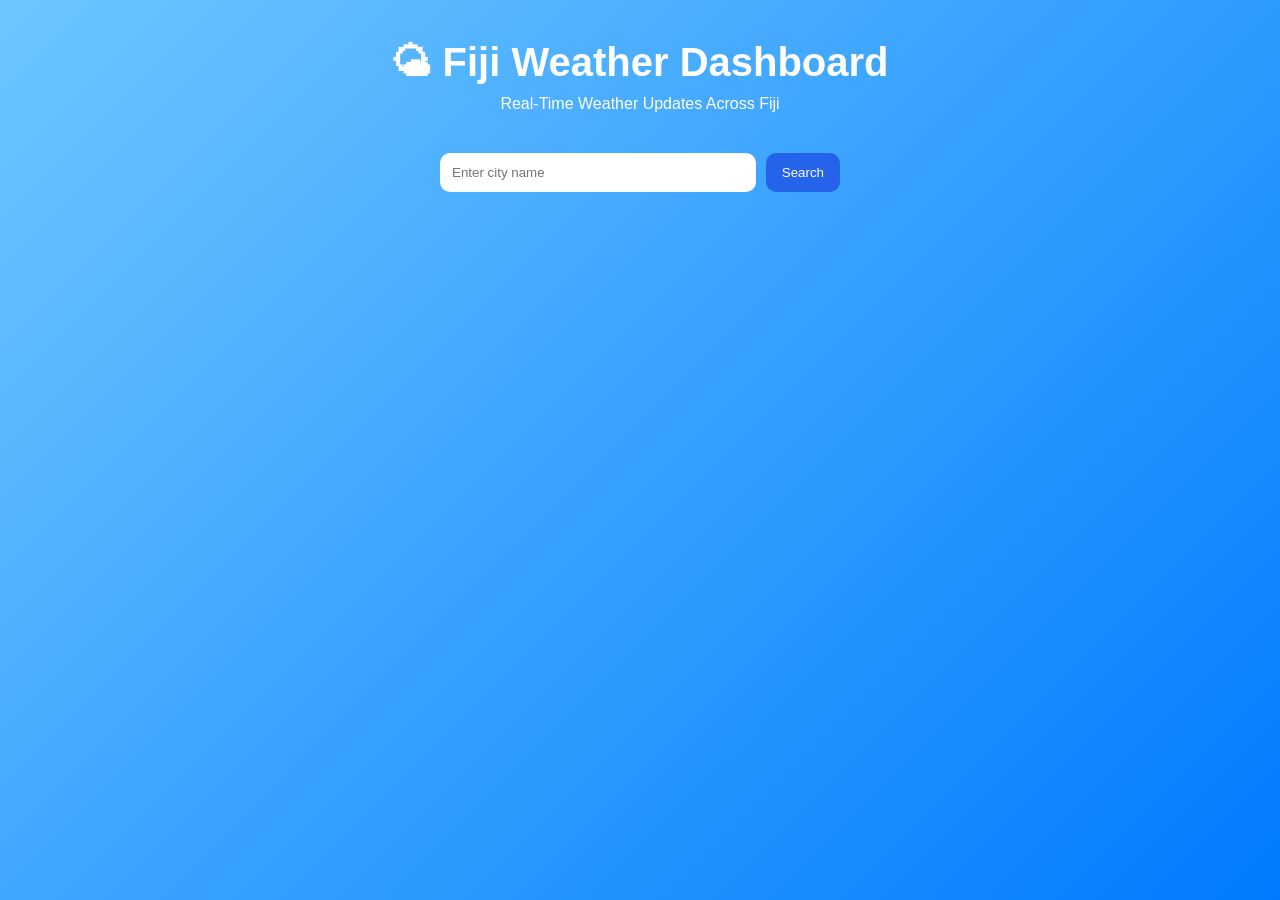
==== commit c9df5af3: "k" ====
--- a/index copy.html
+++ b/index copy.html
@@ -1,27 +1,28 @@
 <!DOCTYPE html>
 <html lang="en">
-
 <head>
-  <meta charset="UTF-8">
-  <meta name="viewport" content="width=device-width, initial-scale=1.0">
+  <meta charset="UTF-8" />
+  <meta name="viewport" content="width=device-width, initial-scale=1.0"/>
   <title>Fiji Weather App</title>
-  <link rel="stylesheet" href="style.css">
+  <link rel="stylesheet" href="style.css"/>
 </head>
 
 <body>
 
+  <!-- HEADER -->
   <header>
-    <h1>🌤 Fiji Weather App</h1>
-    <p>Search any city to get live weather updates</p>
+    <h1>🌤 Fiji Weather Dashboard</h1>
+    <p>Real-Time Weather Updates Across Fiji</p>
   </header>
 
+  <!-- MAIN -->
   <main>
 
     <!-- SEARCH -->
-    <section class="search-section">
-      <input id="cityInput" type="text" placeholder="Enter city name">
+    <div class="search-box">
+      <input id="cityInput" type="text" placeholder="Enter city name"/>
       <button id="searchBtn">Search</button>
-    </section>
+    </div>
 
     <!-- LOADING -->
     <div class="loading hidden">⏳ Loading...</div>
@@ -30,25 +31,19 @@
     <div class="error hidden"></div>
 
     <!-- WEATHER CARD -->
-    <section class="weather-card hidden">
-
+    <div class="weather-card hidden">
       <h2 id="cityName">City</h2>
 
-      <img id="weatherIcon" src="" alt="Weather icon">
+     
 
       <h3 id="temp">0°C</h3>
 
-      <p id="description">Weather description</p>
+      <p id="description">Weather</p>
 
-      <!-- ✅ NEW: humidity (optional but good) -->
       <p id="humidity">💧 --%</p>
-
-    </section>
+    </div>
 
   </main>
 
-  <script src="script.js"></script>
-
 </body>
-
 </html>
--- a/style.css
+++ b/style.css
@@ -1,193 +1,103 @@
-/* =========================
-   GLOBAL STYLES
-========================= */
 * {
-    margin: 0;
-    padding: 0;
-    box-sizing: border-box;
-}
-
-html {
-    scroll-behavior: smooth;
+  margin: 0;
+  padding: 0;
+  box-sizing: border-box;
 }
 
 body {
-    font-family: Arial, Helvetica, sans-serif;
-    background: linear-gradient(135deg, #74b9ff, #0984e3);
-    min-height: 100vh;
-    color: #2d3436;
+  font-family: Arial, sans-serif;
+  background: linear-gradient(135deg, #6ec6ff, #007bff);
+  display: flex;
+  flex-direction: column;
+  align-items: center;
+  min-height: 100vh;
 }
 
-/* =========================
-   HEADER
-========================= */
+/* HEADER */
 header {
-    text-align: center;
-    color: white;
-    padding: 50px 20px;
+  text-align: center;
+  color: white;
+  margin: 40px 0;
 }
 
 header h1 {
-    font-size: 3rem;
-    margin-bottom: 10px;
+  font-size: 2.5rem;
 }
 
 header p {
-    font-size: 18px;
+  margin-top: 10px;
+  font-size: 16px;
 }
 
-/* =========================
-   MAIN CONTAINER
-========================= */
+/* MAIN */
 main {
-    width: 90%;
-    max-width: 800px;
-    margin: 40px auto;
+  width: 100%;
+  max-width: 400px;
 }
 
-/* =========================
-   SEARCH SECTION
-========================= */
-.search-section {
-    text-align: center;
-    margin-bottom: 25px;
+/* SEARCH */
+.search-box {
+  display: flex;
+  gap: 10px;
+  margin-bottom: 20px;
 }
 
-.search-section input {
-    width: 70%;
-    max-width: 420px;
-    padding: 15px;
-    border-radius: 12px;
-    border: 2px solid #60a5fa;
-    font-size: 18px;
-    outline: none;
+.search-box input {
+  flex: 1;
+  padding: 12px;
+  border-radius: 10px;
+  border: none;
 }
 
-.search-section input:focus {
-    border-color: #2563eb;
+.search-box button {
+  padding: 12px 16px;
+  background: #2563eb;
+  color: white;
+  border: none;
+  border-radius: 10px;
+  cursor: pointer;
 }
 
-.search-section button {
-    padding: 15px 25px;
-    margin-left: 10px;
-    border: none;
-    border-radius: 12px;
-    background: #2563eb;
-    color: white;
-    font-size: 17px;
-    cursor: pointer;
-    transition: 0.3s;
+/* CARD */
+.weather-card {
+  background: linear-gradient(135deg, #4facfe, #2a6df4);
+  color: white;
+  text-align: center;
+  padding: 30px;
+  border-radius: 20px;
+  box-shadow: 0 10px 25px rgba(0,0,0,0.2);
 }
 
-.search-section button:hover {
-    background: #1d4ed8;
-    transform: translateY(-2px);
-}
-
-/* =========================
-   WEATHER CARD
-========================= */
-.weather-card {
-    text-align: center;
-    background: linear-gradient(135deg, #38bdf8, #2563eb);
-    color: white;
-    border-radius: 20px;
-    padding: 40px;
+.weather-card img {
+  width: 90px;
+  margin: 15px 0;
 }
 
 .weather-card h2 {
-    font-size: 32px;
-    margin-bottom: 10px;
-}
-
-.weather-card img {
-    width: 100px;
-    margin: 20px 0;
+  font-size: 28px;
 }
 
 .weather-card h3 {
-    font-size: 40px;
-    margin-bottom: 10px;
+  font-size: 36px;
+  margin: 10px 0;
 }
 
-.weather-card p {
-    font-size: 18px;
+/* STATES */
+.loading {
+  text-align: center;
+  margin-bottom: 15px;
+  font-weight: bold;
 }
 
-/* =========================
-   LOADING
-========================= */
-.loading {
-    text-align: center;
-    font-size: 20px;
-    color: #2563eb;
-    font-weight: bold;
-    margin-bottom: 20px;
+.error {
+  background: red;
+  color: white;
+  text-align: center;
+  padding: 10px;
+  border-radius: 8px;
+  margin-bottom: 15px;
 }
 
-/* =========================
-   ERROR
-========================= */
-.error {
-    background: #dc2626;
-    color: white;
-    text-align: center;
-    font-size: 16px;
-    font-weight: bold;
-    padding: 12px;
-    border-radius: 10px;
-    margin-bottom: 20px;
+.hidden {
+  display: none;
 }
-
-/* =========================
-   HIDDEN
-========================= */
-.hidden {
-    display: none;
-}
-
-/* =========================
-   ANIMATION
-========================= */
-@keyframes fadeIn {
-    from {
-        opacity: 0;
-        transform: translateY(15px);
-    }
-    to {
-        opacity: 1;
-        transform: translateY(0);
-    }
-}
-
-.weather-card {
-    animation: fadeIn 0.5s ease-in-out;
-}
-
-/* =========================
-   MOBILE
-========================= */
-@media (max-width: 768px) {
-
-    header h1 {
-        font-size: 2.2rem;
-    }
-
-    .search-section input {
-        width: 90%;
-        margin-bottom: 12px;
-    }
-
-    .search-section button {
-        width: 90%;
-        margin-left: 0;
-    }
-
-    .weather-card h2 {
-        font-size: 26px;
-    }
-
-    .weather-card h3 {
-        font-size: 32px;
-    }
-}
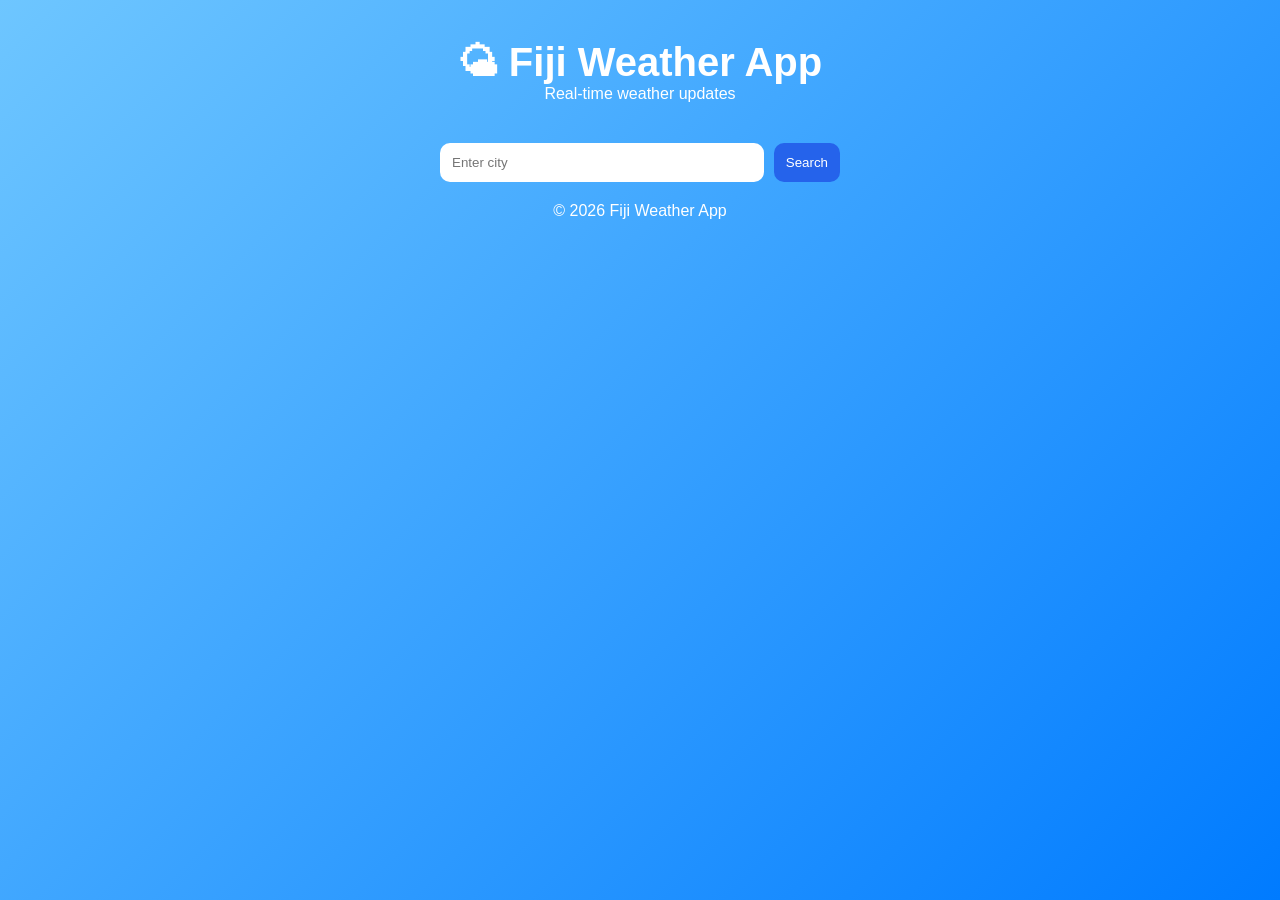
==== commit a5ad7582: "2" ====
--- a/index copy.html
+++ b/index copy.html
@@ -4,46 +4,56 @@
   <meta charset="UTF-8" />
   <meta name="viewport" content="width=device-width, initial-scale=1.0"/>
   <title>Fiji Weather App</title>
-  <link rel="stylesheet" href="style.css"/>
+  <link rel="stylesheet" href="style.css" />
 </head>
 
 <body>
 
-  <!-- HEADER -->
   <header>
-    <h1>🌤 Fiji Weather Dashboard</h1>
-    <p>Real-Time Weather Updates Across Fiji</p>
+    <h1>🌤 Fiji Weather App</h1>
+    <p>Real-time weather updates</p>
   </header>
 
-  <!-- MAIN -->
   <main>
 
     <!-- SEARCH -->
-    <div class="search-box">
-      <input id="cityInput" type="text" placeholder="Enter city name"/>
+    <section class="search" aria-label="Search weather">
+      <input id="cityInput" type="text" placeholder="Enter city" aria-label="City name">
       <button id="searchBtn">Search</button>
-    </div>
+    </section>
 
     <!-- LOADING -->
-    <div class="loading hidden">⏳ Loading...</div>
+    <section class="loading hidden" aria-live="polite">
+      ⏳ Loading weather...
+    </section>
 
     <!-- ERROR -->
-    <div class="error hidden"></div>
+    <section class="error hidden" role="alert"></section>
 
-    <!-- WEATHER CARD -->
-    <div class="weather-card hidden">
-      <h2 id="cityName">City</h2>
+    <!-- WEATHER RESULT -->
+    <section class="weather-card hidden" aria-label="Weather result">
 
-     
+      <article>
+        <h2 id="cityName">City</h2>
 
-      <h3 id="temp">0°C</h3>
+        <img id="weatherIcon" src="" alt="Weather icon">
 
-      <p id="description">Weather</p>
+        <p id="temp">0°C</p>
 
-      <p id="humidity">💧 --%</p>
-    </div>
+        <p id="description">Weather description</p>
+
+        <p id="humidity">💧 --%</p>
+      </article>
+
+    </section>
 
   </main>
 
+  <footer>
+    <p>© 2026 Fiji Weather App</p>
+  </footer>
+
+  <script src="script.js"></script>
+
 </body>
 </html>
--- a/style.css
+++ b/style.css
@@ -11,22 +11,17 @@
   flex-direction: column;
   align-items: center;
   min-height: 100vh;
+  color: white;
 }
 
 /* HEADER */
 header {
   text-align: center;
-  color: white;
   margin: 40px 0;
 }
 
 header h1 {
   font-size: 2.5rem;
-}
-
-header p {
-  margin-top: 10px;
-  font-size: 16px;
 }
 
 /* MAIN */
@@ -36,36 +31,34 @@
 }
 
 /* SEARCH */
-.search-box {
+.search {
   display: flex;
   gap: 10px;
   margin-bottom: 20px;
 }
 
-.search-box input {
+.search input {
   flex: 1;
   padding: 12px;
   border-radius: 10px;
   border: none;
 }
 
-.search-box button {
-  padding: 12px 16px;
+.search button {
+  padding: 12px;
+  border: none;
+  border-radius: 10px;
   background: #2563eb;
   color: white;
-  border: none;
-  border-radius: 10px;
   cursor: pointer;
 }
 
 /* CARD */
-.weather-card {
+.weather-card article {
   background: linear-gradient(135deg, #4facfe, #2a6df4);
-  color: white;
-  text-align: center;
   padding: 30px;
   border-radius: 20px;
-  box-shadow: 0 10px 25px rgba(0,0,0,0.2);
+  text-align: center;
 }
 
 .weather-card img {
@@ -73,31 +66,25 @@
   margin: 15px 0;
 }
 
-.weather-card h2 {
-  font-size: 28px;
-}
-
-.weather-card h3 {
-  font-size: 36px;
-  margin: 10px 0;
-}
-
-/* STATES */
-.loading {
-  text-align: center;
-  margin-bottom: 15px;
-  font-weight: bold;
-}
-
-.error {
-  background: red;
-  color: white;
-  text-align: center;
-  padding: 10px;
-  border-radius: 8px;
-  margin-bottom: 15px;
+#temp {
+  font-size: 32px;
 }
 
 .hidden {
   display: none;
 }
+
+/* ERROR */
+.error {
+  background: red;
+  padding: 10px;
+  border-radius: 8px;
+  text-align: center;
+}
+
+/* MOBILE */
+@media (max-width: 480px) {
+  header h1 {
+    font-size: 1.8rem;
+  }
+}
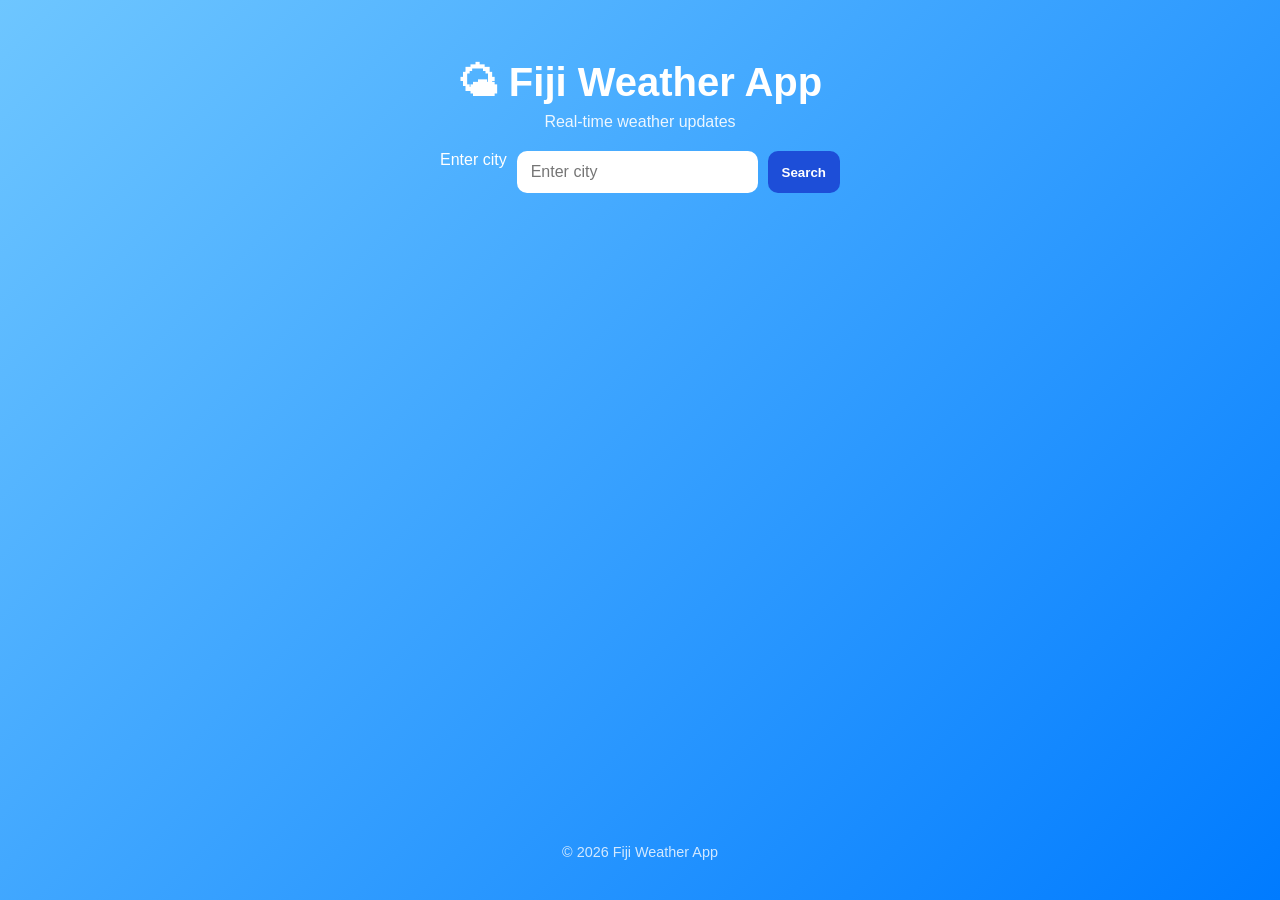
==== commit e17deb4f: "rrg" ====
--- a/index copy.html
+++ b/index copy.html
@@ -2,33 +2,45 @@
 <html lang="en">
 <head>
   <meta charset="UTF-8" />
-  <meta name="viewport" content="width=device-width, initial-scale=1.0"/>
+  <meta name="viewport" content="width=device-width, initial-scale=1.0" />
   <title>Fiji Weather App</title>
   <link rel="stylesheet" href="style.css" />
 </head>
 
 <body>
 
+  <!-- HEADER -->
   <header>
     <h1>🌤 Fiji Weather App</h1>
     <p>Real-time weather updates</p>
   </header>
 
+  <!-- MAIN CONTENT -->
   <main>
 
-    <!-- SEARCH -->
-    <section class="search" aria-label="Search weather">
-      <input id="cityInput" type="text" placeholder="Enter city" aria-label="City name">
-      <button id="searchBtn">Search</button>
+    <!-- SEARCH SECTION -->
+    <section class="search" aria-label="Weather search">
+      <label for="cityInput" class="sr-only">Enter city</label>
+
+      <input
+        id="cityInput"
+        type="text"
+        placeholder="Enter city"
+        aria-label="City name"
+      />
+
+      <button id="searchBtn" type="button">
+        Search
+      </button>
     </section>
 
-    <!-- LOADING -->
+    <!-- LOADING STATE -->
     <section class="loading hidden" aria-live="polite">
       ⏳ Loading weather...
     </section>
 
-    <!-- ERROR -->
-    <section class="error hidden" role="alert"></section>
+    <!-- ERROR MESSAGE -->
+    <section class="error hidden" role="alert" aria-live="assertive"></section>
 
     <!-- WEATHER RESULT -->
     <section class="weather-card hidden" aria-label="Weather result">
@@ -36,12 +48,12 @@
       <article>
         <h2 id="cityName">City</h2>
 
-        <img id="weatherIcon" src="" alt="Weather icon">
+        <figure>
+          <img id="weatherIcon" src="" alt="Weather icon representing current conditions" />
+        </figure>
 
         <p id="temp">0°C</p>
-
         <p id="description">Weather description</p>
-
         <p id="humidity">💧 --%</p>
       </article>
 
@@ -49,6 +61,7 @@
 
   </main>
 
+  <!-- FOOTER -->
   <footer>
     <p>© 2026 Fiji Weather App</p>
   </footer>
--- a/style.css
+++ b/style.css
@@ -12,16 +12,22 @@
   align-items: center;
   min-height: 100vh;
   color: white;
+  padding: 20px;
 }
 
 /* HEADER */
 header {
   text-align: center;
-  margin: 40px 0;
+  margin: 40px 0 20px;
 }
 
 header h1 {
   font-size: 2.5rem;
+  margin-bottom: 8px;
+}
+
+header p {
+  opacity: 0.9;
 }
 
 /* MAIN */
@@ -39,26 +45,50 @@
 
 .search input {
   flex: 1;
-  padding: 12px;
+  padding: 12px 14px;
   border-radius: 10px;
   border: none;
+  outline: none;
+  font-size: 1rem;
+}
+
+.search input:focus {
+  outline: 2px solid #ffffff80;
 }
 
 .search button {
-  padding: 12px;
+  padding: 12px 14px;
   border: none;
   border-radius: 10px;
-  background: #2563eb;
+  background: #1d4ed8;
   color: white;
   cursor: pointer;
+  font-weight: bold;
+  transition: 0.2s ease;
+}
+
+.search button:hover {
+  background: #1e40af;
+  transform: translateY(-1px);
+}
+
+/* LOADING */
+.loading {
+  text-align: center;
+  margin-bottom: 10px;
+  opacity: 0.9;
 }
 
 /* CARD */
 .weather-card article {
-  background: linear-gradient(135deg, #4facfe, #2a6df4);
+  background: rgba(255, 255, 255, 0.15);
+  backdrop-filter: blur(12px);
+  -webkit-backdrop-filter: blur(12px);
   padding: 30px;
   border-radius: 20px;
   text-align: center;
+  box-shadow: 0 10px 25px rgba(0, 0, 0, 0.2);
+  animation: fadeIn 0.4s ease;
 }
 
 .weather-card img {
@@ -67,7 +97,14 @@
 }
 
 #temp {
-  font-size: 32px;
+  font-size: 2.2rem;
+  font-weight: bold;
+  margin: 10px 0;
+}
+
+#description {
+  opacity: 0.9;
+  margin-bottom: 10px;
 }
 
 .hidden {
@@ -76,10 +113,32 @@
 
 /* ERROR */
 .error {
-  background: red;
-  padding: 10px;
-  border-radius: 8px;
+  background: rgba(255, 0, 0, 0.8);
+  padding: 12px;
+  border-radius: 10px;
   text-align: center;
+  margin-bottom: 10px;
+  font-weight: bold;
+}
+
+/* FOOTER */
+footer {
+  margin-top: auto;
+  padding: 20px;
+  opacity: 0.8;
+  font-size: 0.9rem;
+}
+
+/* ANIMATION */
+@keyframes fadeIn {
+  from {
+    opacity: 0;
+    transform: translateY(10px);
+  }
+  to {
+    opacity: 1;
+    transform: translateY(0);
+  }
 }
 
 /* MOBILE */
@@ -87,4 +146,12 @@
   header h1 {
     font-size: 1.8rem;
   }
-}
+
+  .search {
+    flex-direction: column;
+  }
+
+  .search button {
+    width: 100%;
+  }
+}
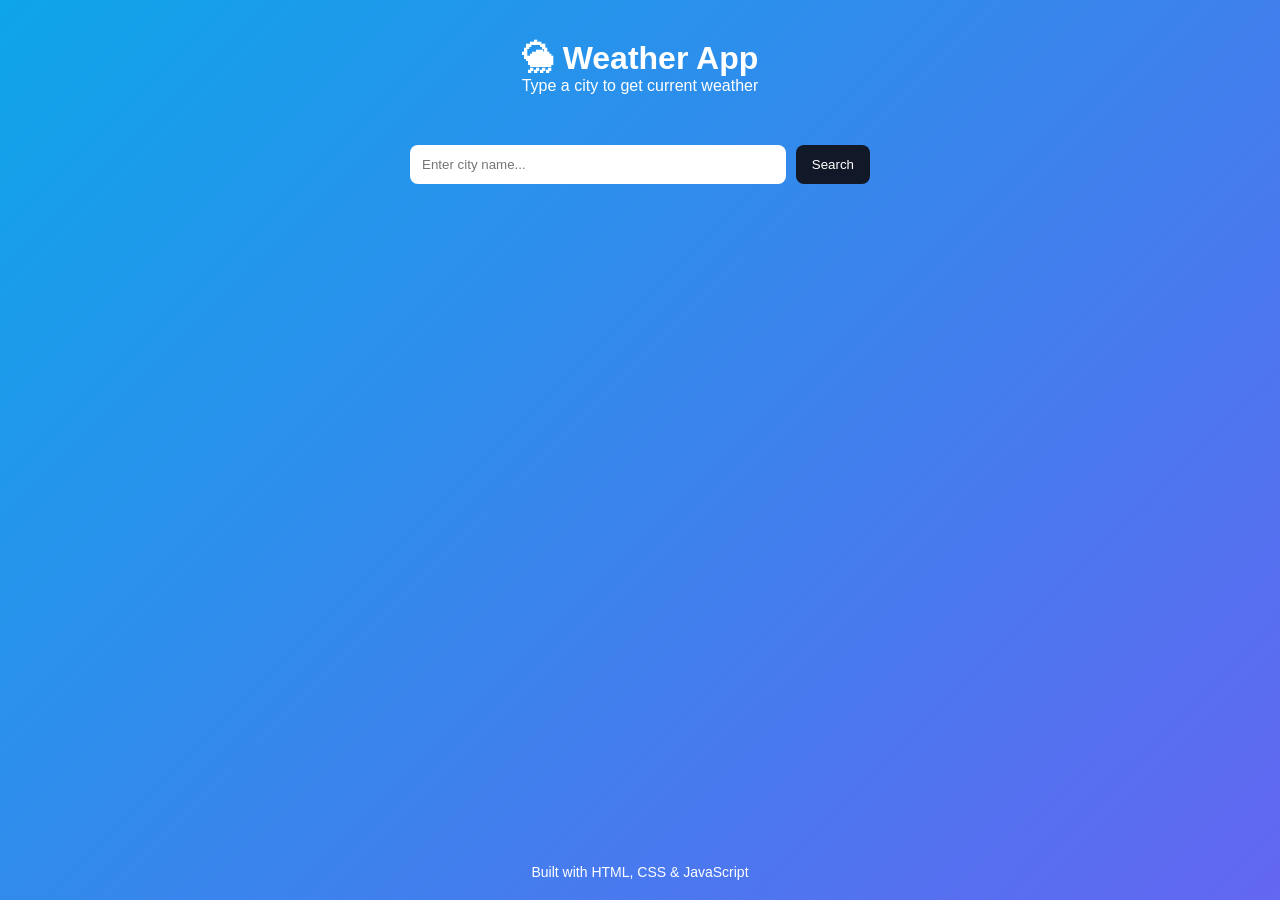
==== commit 3b28b6b5: "kl" ====
--- a/index copy.html
+++ b/index copy.html
@@ -1,72 +1,55 @@
 <!DOCTYPE html>
 <html lang="en">
+
 <head>
-  <meta charset="UTF-8" />
-  <meta name="viewport" content="width=device-width, initial-scale=1.0" />
-  <title>Fiji Weather App</title>
-  <link rel="stylesheet" href="style.css" />
+    <meta charset="UTF-8">
+    <meta name="viewport" content="width=device-width, initial-scale=1.0">
+    <title>Weather App</title>
+    <link rel="stylesheet" href="style.css">
 </head>
 
 <body>
 
-  <!-- HEADER -->
-  <header>
-    <h1>🌤 Fiji Weather App</h1>
-    <p>Real-time weather updates</p>
-  </header>
+    <header>
+        <h1>🌦 Weather App</h1>
+        <p>Type a city to get current weather</p>
+    </header>
 
-  <!-- MAIN CONTENT -->
-  <main>
+    <main class="container">
 
-    <!-- SEARCH SECTION -->
-    <section class="search" aria-label="Weather search">
-      <label for="cityInput" class="sr-only">Enter city</label>
+        <section class="search-box">
+            <input type="text" id="cityInput" placeholder="Enter city name...">
+            <button id="searchBtn">Search</button>
+        </section>
 
-      <input
-        id="cityInput"
-        type="text"
-        placeholder="Enter city"
-        aria-label="City name"
-      />
+        <section class="card weather-card hidden">
 
-      <button id="searchBtn" type="button">
-        Search
-      </button>
-    </section>
+            <h2 id="cityName"></h2>
 
-    <!-- LOADING STATE -->
-    <section class="loading hidden" aria-live="polite">
-      ⏳ Loading weather...
-    </section>
+            <div class="weather-info">
+                <img id="weatherIcon" alt="Weather Icon">
+                <h3 id="temperature"></h3>
+            </div>
 
-    <!-- ERROR MESSAGE -->
-    <section class="error hidden" role="alert" aria-live="assertive"></section>
+            <p id="description"></p>
 
-    <!-- WEATHER RESULT -->
-    <section class="weather-card hidden" aria-label="Weather result">
+        </section>
 
-      <article>
-        <h2 id="cityName">City</h2>
+        <section class="loading hidden">
+            <p>Loading weather...</p>
+        </section>
 
-        <figure>
-          <img id="weatherIcon" src="" alt="Weather icon representing current conditions" />
-        </figure>
+        <section class="error hidden">
+            <p>City not found. Please try again.</p>
+        </section>
 
-        <p id="temp">0°C</p>
-        <p id="description">Weather description</p>
-        <p id="humidity">💧 --%</p>
-      </article>
+    </main>
 
-    </section>
+    <footer>
+        <p>Built with HTML, CSS & JavaScript</p>
+    </footer>
 
-  </main>
+    <script src="script.js"></script>
+</body>
 
-  <!-- FOOTER -->
-  <footer>
-    <p>© 2026 Fiji Weather App</p>
-  </footer>
-
-  <script src="script.js"></script>
-
-</body>
 </html>
--- a/style.css
+++ b/style.css
@@ -1,157 +1,113 @@
+/* RESET */
 * {
-  margin: 0;
-  padding: 0;
-  box-sizing: border-box;
+    margin: 0;
+    padding: 0;
+    box-sizing: border-box;
+    font-family: Arial, sans-serif;
 }
 
+/* BODY */
 body {
-  font-family: Arial, sans-serif;
-  background: linear-gradient(135deg, #6ec6ff, #007bff);
-  display: flex;
-  flex-direction: column;
-  align-items: center;
-  min-height: 100vh;
-  color: white;
-  padding: 20px;
+    background: linear-gradient(135deg, #0ea5e9, #6366f1);
+    color: white;
+    min-height: 100vh;
+    display: flex;
+    flex-direction: column;
+    align-items: center;
 }
 
 /* HEADER */
 header {
-  text-align: center;
-  margin: 40px 0 20px;
+    text-align: center;
+    margin-top: 40px;
 }
 
 header h1 {
-  font-size: 2.5rem;
-  margin-bottom: 8px;
+    font-size: 32px;
 }
 
-header p {
-  opacity: 0.9;
-}
-
-/* MAIN */
-main {
-  width: 100%;
-  max-width: 400px;
+/* CONTAINER */
+.container {
+    width: 100%;
+    max-width: 500px;
+    margin-top: 30px;
+    padding: 20px;
 }
 
 /* SEARCH */
-.search {
-  display: flex;
-  gap: 10px;
-  margin-bottom: 20px;
+.search-box {
+    display: flex;
+    gap: 10px;
 }
 
-.search input {
-  flex: 1;
-  padding: 12px 14px;
-  border-radius: 10px;
-  border: none;
-  outline: none;
-  font-size: 1rem;
+input {
+    flex: 1;
+    padding: 12px;
+    border: none;
+    border-radius: 8px;
+    outline: none;
 }
 
-.search input:focus {
-  outline: 2px solid #ffffff80;
+button {
+    padding: 12px 16px;
+    border: none;
+    border-radius: 8px;
+    background: #111827;
+    color: white;
+    cursor: pointer;
 }
 
-.search button {
-  padding: 12px 14px;
-  border: none;
-  border-radius: 10px;
-  background: #1d4ed8;
-  color: white;
-  cursor: pointer;
-  font-weight: bold;
-  transition: 0.2s ease;
-}
-
-.search button:hover {
-  background: #1e40af;
-  transform: translateY(-1px);
-}
-
-/* LOADING */
-.loading {
-  text-align: center;
-  margin-bottom: 10px;
-  opacity: 0.9;
+button:hover {
+    background: #000;
 }
 
 /* CARD */
-.weather-card article {
-  background: rgba(255, 255, 255, 0.15);
-  backdrop-filter: blur(12px);
-  -webkit-backdrop-filter: blur(12px);
-  padding: 30px;
-  border-radius: 20px;
-  text-align: center;
-  box-shadow: 0 10px 25px rgba(0, 0, 0, 0.2);
-  animation: fadeIn 0.4s ease;
+.card {
+    background: rgba(255, 255, 255, 0.15);
+    backdrop-filter: blur(10px);
+    padding: 20px;
+    margin-top: 20px;
+    border-radius: 12px;
+    text-align: center;
 }
 
-.weather-card img {
-  width: 90px;
-  margin: 15px 0;
+.weather-info {
+    display: flex;
+    align-items: center;
+    justify-content: center;
+    gap: 10px;
+    margin: 10px 0;
 }
 
-#temp {
-  font-size: 2.2rem;
-  font-weight: bold;
-  margin: 10px 0;
+.weather-info img {
+    width: 60px;
 }
 
-#description {
-  opacity: 0.9;
-  margin-bottom: 10px;
+/* STATES */
+.hidden {
+    display: none;
 }
 
-.hidden {
-  display: none;
-}
-
-/* ERROR */
-.error {
-  background: rgba(255, 0, 0, 0.8);
-  padding: 12px;
-  border-radius: 10px;
-  text-align: center;
-  margin-bottom: 10px;
-  font-weight: bold;
+/* LOADING + ERROR */
+.loading, .error {
+    text-align: center;
+    margin-top: 20px;
 }
 
 /* FOOTER */
 footer {
-  margin-top: auto;
-  padding: 20px;
-  opacity: 0.8;
-  font-size: 0.9rem;
+    margin-top: auto;
+    padding: 20px;
+    font-size: 14px;
 }
 
-/* ANIMATION */
-@keyframes fadeIn {
-  from {
-    opacity: 0;
-    transform: translateY(10px);
-  }
-  to {
-    opacity: 1;
-    transform: translateY(0);
-  }
-}
+/* RESPONSIVE */
+@media (max-width: 500px) {
+    header h1 {
+        font-size: 24px;
+    }
 
-/* MOBILE */
-@media (max-width: 480px) {
-  header h1 {
-    font-size: 1.8rem;
-  }
-
-  .search {
-    flex-direction: column;
-  }
-
-  .search button {
-    width: 100%;
-  }
+    .search-box {
+        flex-direction: column;
+    }
 }
